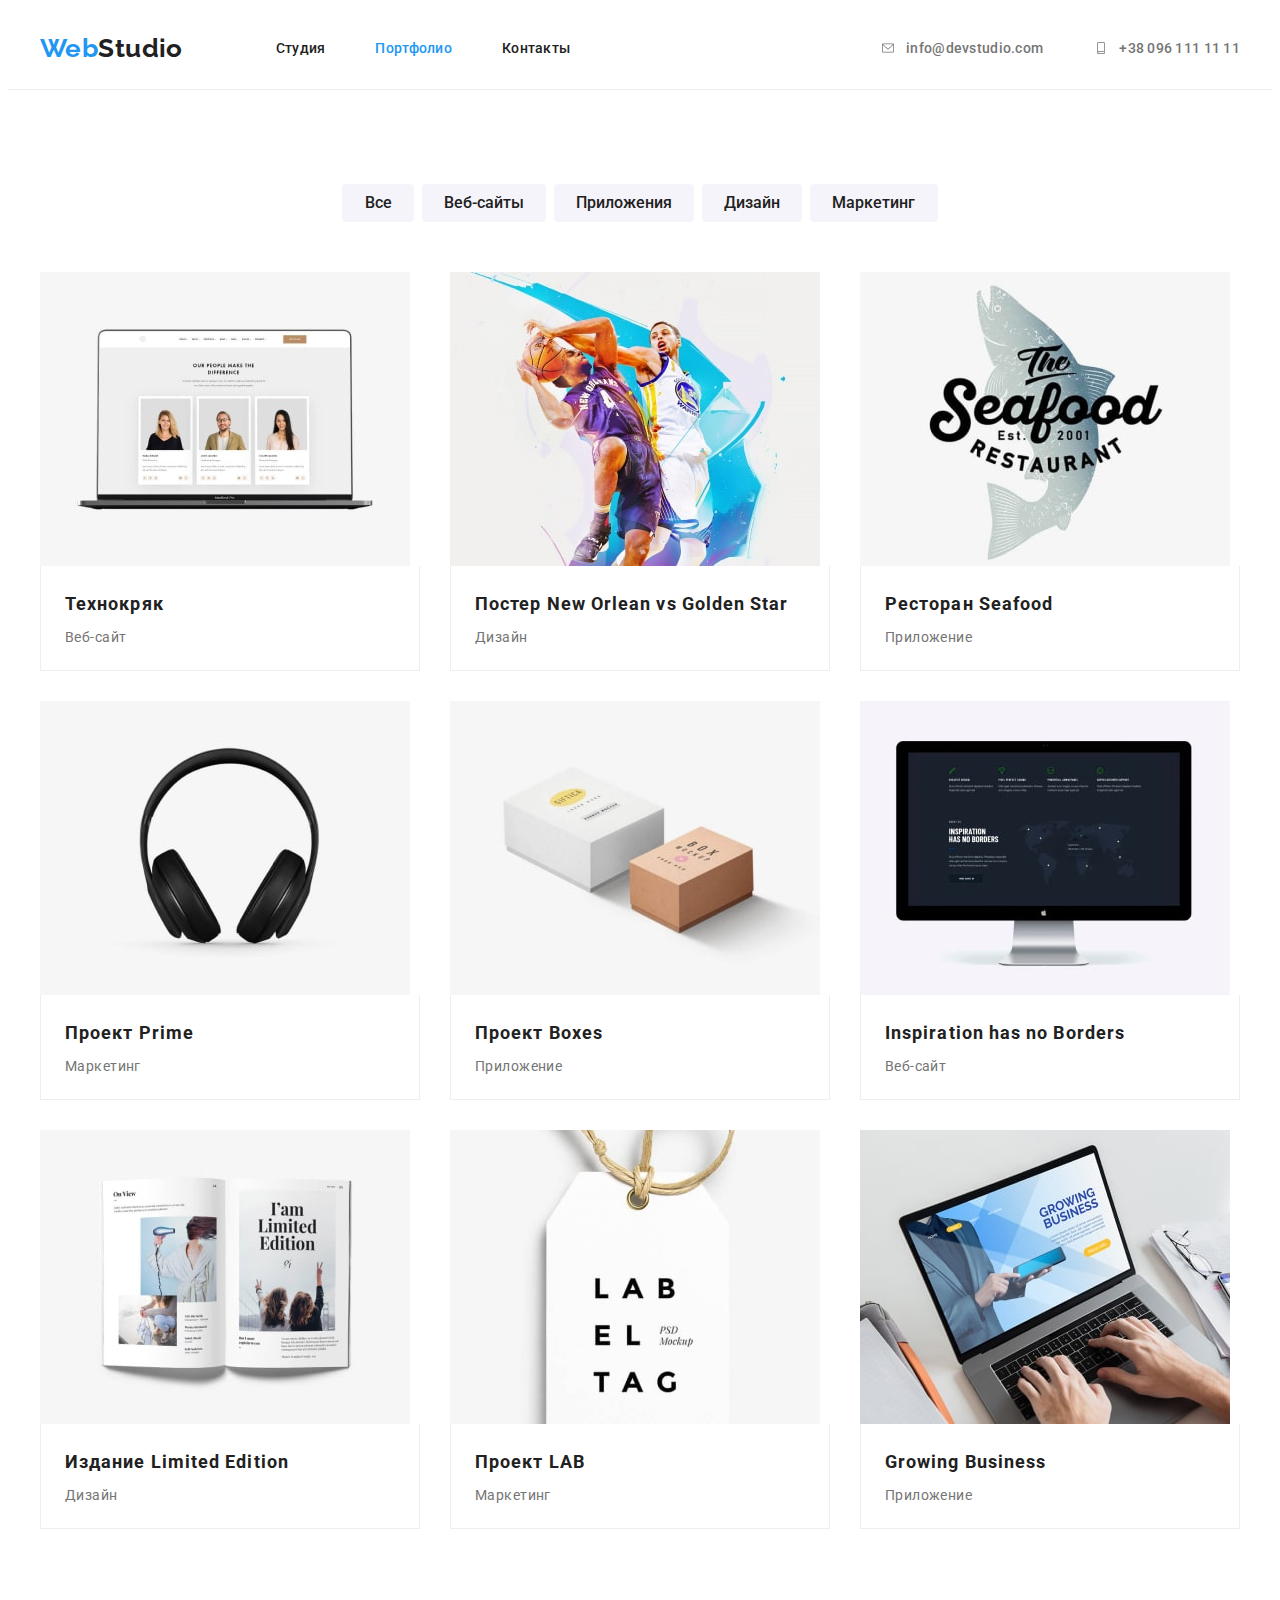
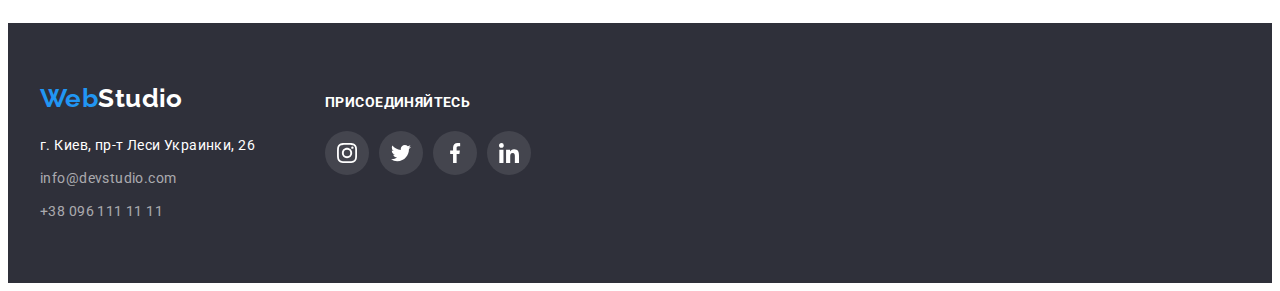
==== portfolio.html @ fdc27ed7 "Homework-5" ====
<!DOCTYPE html>
<html lang="ru">
  <head>
    <meta charset="UTF-8" />
    <meta http-equiv="X-UA-Compatible" content="IE=edge" />
    <meta name="viewport" content="width=device-width, initial-scale=1.0" />
    <title>Студия-портфолио</title>
    <link
      rel="stylesheet"
      href="https://cdnjs.cloudflare.com/ajax/libs/modern-normalize/1.1.0/modern-normalize.min.css"
      integrity="sha512-wpPYUAdjBVSE4KJnH1VR1HeZfpl1ub8YT/NKx4PuQ5NmX2tKuGu6U/JRp5y+Y8XG2tV+wKQpNHVUX03MfMFn9Q=="
      crossorigin="anonymous"
      referrerpolicy="no-referrer"
    />
    <link rel="stylesheet" href="./css/styles.css" />
    <link rel="preconnect" href="https://fonts.googleapis.com" />
    <link rel="preconnect" href="https://fonts.gstatic.com" crossorigin />
    <link
      href="https://fonts.googleapis.com/css2?family=Raleway:wght@700&family=Roboto:ital,wght@0,400;0,500;0,700;1,900&display=swap"
      rel="stylesheet"
    />
  </head>

  <body>
    <!--Head of page-->
    <!--Head of page-->
    <header class="header">
      <div class="container">
        <a class="logo" href=""
          ><span class="logo-color">Web</span><span>Studio</span></a
        >
        <nav class="nav">
          <ul class="nav-section list">
            <li class="nav-item">
              <a class="nav-links" href="./index.html">Студия</a>
            </li>
            <li class="nav-item">
              <a class="nav-links current" href="./portfolio.html">Портфолио</a>
            </li>
            <li class="nav-item"><a class="nav-links" href="">Контакты</a></li>
          </ul>
        </nav>
        <ul class="contacts list">
          <li class="contact-item">
            <a class="contact" href="mailto:info@devstudio.com">
              <svg class="contact-icon" width="16" height="12">
                <use href="./images/icons.svg#icon-envelope"></use></svg
              >info@devstudio.com</a
            >
          </li>
          <li class="contact-item">
            <a class="contact" href="tel:+380961111111"
              ><svg class="contact-icon" width="16" height="12">
                <use href="./images/icons.svg#icon-smartphone"></use></svg
              >+38 096 111 11 11</a
            >
          </li>
        </ul>
      </div>
    </header>
    <!--End of head of page-->
    <main>
      <section class="projects section">
        <div class="container">
          <ul class="list btn-list">
            <li class="btn-item">
              <button class="filter-btn" type="button">Все</button>
            </li>
            <li class="btn-item">
              <button class="filter-btn" type="button">Веб-сайты</button>
            </li>
            <li class="btn-item">
              <button class="filter-btn" type="button">Приложения</button>
            </li>
            <li class="btn-item">
              <button class="filter-btn" type="button">Дизайн</button>
            </li>
            <li class="btn-item">
              <button class="filter-btn" type="button">Маркетинг</button>
            </li>
          </ul>
          <ul class="project-list list">
            <li class="project-item">
              <a class="project-link" href="">
                <img
                  src="./images/portfolio-1.jpg"
                  alt="Веб-сатй на ноутбуке"
                  width="370"
                  height="294"
                />
                <div class="project-text">
                  <h2 class="project-name">Технокряк</h2>
                  <p class="project-type">Веб-сайт</p>
                </div>
              </a>
            </li>
            <li class="project-item">
              <a class="project-link" href="">
                <img
                  src="./images/portfolio-2.jpg"
                  alt="<Баскетболисты с мячом"
                  width="370"
                  height="294"
                />
                <div class="project-text">
                  <h2 class="project-name">Постер New Orlean vs Golden Star</h2>
                  <p class="project-type">Дизайн</p>
                </div>
              </a>
            </li>
            <li class="project-item">
              <a class="project-link" href="">
                <img
                  src="./images/portfolio-3.jpg"
                  alt="Логотип рыбного ресторана"
                  width="370"
                  height="294"
                />
                <div class="project-text">
                  <h2 class="project-name">Ресторан Seafood</h2>
                  <p class="project-type">Приложение</p>
                </div>
              </a>
            </li>
            <li class="project-item">
              <a class="project-link" href="">
                <img
                  src="./images/portfolio-4.jpg"
                  alt="Наушники"
                  width="370"
                  height="294"
                />
                <div class="project-text">
                  <h2 class="project-name">Проект Prime</h2>
                  <p class="project-type">Маркетинг</p>
                </div>
              </a>
            </li>
            <li class="project-item">
              <a class="project-link" href="">
                <img
                  src="./images/portfolio-5.jpg"
                  alt="Две коробки"
                  width="370"
                  height="294"
                />
                <div class="project-text">
                  <h2 class="project-name">Проект Boxes</h2>
                  <p class="project-type">Приложение</p>
                </div>
              </a>
            </li>
            <li class="project-item">
              <a class="project-link" href="">
                <img
                  src="./images/portfolio-6.jpg"
                  alt="Монитор компьютера"
                  width="370"
                  height="294"
                />
                <div class="project-text">
                  <h2 class="project-name">Inspiration has no Borders</h2>
                  <p class="project-type">Веб-сайт</p>
                </div>
              </a>
            </li>
            <li class="project-item">
              <a class="project-link" href="">
                <img
                  src="./images/portfolio-7.jpg"
                  alt="Разворот журнала"
                  width="370"
                  height="294"
                />
                <div class="project-text">
                  <h2 class="project-name">Издание Limited Edition</h2>
                  <p class="project-type">Дизайн</p>
                </div>
              </a>
            </li>
            <li class="project-item">
              <a class="project-link" href="">
                <img
                  src="./images/portfolio-8.jpg"
                  alt="Бирка с надписью"
                  width="370"
                  height="294"
                />
                <div class="project-text">
                  <h2 class="project-name">Проект LAB</h2>
                  <p class="project-type">Маркетинг</p>
                </div>
              </a>
            </li>
            <li class="project-item">
              <a class="project-link" href="">
                <img
                  src="./images/portfolio-9.jpg"
                  alt="Человек работает за ноутбуком"
                  width="370"
                  height="294"
                />
                <div class="project-text">
                  <h2 class="project-name">Growing Business</h2>
                  <p class="project-type">Приложение</p>
                </div>
              </a>
            </li>
          </ul>
        </div>
      </section>
    </main>
    <!--Footer-->
    <footer class="foot">
      <div class="container footer-cont">
        <div class="logo-address">
          <a class="logo foot-logo" href=""
            ><span class="logo-color">Web</span><span>Studio</span></a
          >
          <address class="addresses">
            <ul class="list">
              <li class="address-item">
                <p class="address">г. Киев, пр-т Леси Украинки, 26</p>
              </li>
              <li class="address-item">
                <a class="foot-contact" href="mailto:info@devstudio.com"
                  >info@devstudio.com</a
                >
              </li>
              <li class="address-item">
                <a class="foot-contact" href="tel:+380961111111"
                  >+38 096 111 11 11</a
                >
              </li>
            </ul>
          </address>
        </div>
        <div class="footer-social">
          <p class="footer-soc-text">присоединяйтесь</p>
          <ul class="footer-soc-list list">
            <li class="footer-soc-item">
              <a href="" class="footer-soc-link">
                <svg class="footer-soc-icon" width="20" height="20">
                  <use href="./images/icons.svg#icon-instagram"></use>
                </svg>
              </a>
            </li>
            <li class="footer-soc-item">
              <a href="" class="footer-soc-link">
                <svg class="footer-soc-icon" width="20" height="20">
                  <use href="./images/icons.svg#icon-twitter"></use>
                </svg>
              </a>
            </li>
            <li class="footer-soc-item">
              <a href="" class="footer-soc-link">
                <svg class="footer-soc-icon" width="20" height="20">
                  <use href="./images/icons.svg#icon-facebook"></use>
                </svg>
              </a>
            </li>
            <li class="footer-soc-item">
              <a href="" class="footer-soc-link">
                <svg class="footer-soc-icon" width="20" height="20">
                  <use href="./images/icons.svg#icon-linkedin"></use>
                </svg>
              </a>
            </li>
          </ul>
        </div>
      </div>
    </footer>
  </body>
</html>
---- css/styles.css ----
/* Webstudio styles sheet */
/* general styles */
:root {
  --title-color: #212121;
  --white-color: #ffffff;
  --link-color: #2196f3;
  --main-text-color: #757575;
  --icon-color: #afb1b8;
}
body {
  font-family: 'Roboto', sans-serif;
  font-weight: 400;
  font-size: 14px;
  line-height: 1.7;
  letter-spacing: 0.03em;
  background-color: var(--white-color);
  color: var(--main-text-color);
}
p,
h1,
h2,
h3,
h4,
h5,
ul {
  margin: 0;
  padding: 0;
}

img {
  display: block;
}
.container {
  width: 1200px;
  padding-left: 15px;
  padding-right: 15px;
  margin: 0 auto;
  /* outline: 1px solid tomato; */
}
.section {
  padding-top: 94px;
  padding-bottom: 94px;
}
/* header styles */
.logo {
  text-decoration: none;
  font-family: 'Raleway', 'Gill Sans', 'Gill Sans MT', Calibri, 'Trebuchet MS',
    sans-serif;
  font-weight: 700;
  font-size: 26px;
  line-height: 1.2;
  color: var(--title-color);
}
.logo-color {
  color: var(--link-color);
}
.list {
  list-style: none;
}
.header .container {
  display: flex;
  align-items: center;
}
.header {
  border-bottom: 1px solid #ececec;
}
.nav {
  margin-left: 93px;
}
.nav-section {
  display: flex;
}
.nav-section {
}
.nav-item {
  display: block;
}
.nav-item:not(:last-child) {
  margin-right: 50px;
}
.nav-links {
  display: block;
  text-decoration: none;
  font-weight: 500;
  font-size: 14px;
  line-height: 1.2;
  letter-spacing: 0.02em;
  color: var(--title-color);
  padding-top: 32px;
  padding-bottom: 32px;
}
.current {
  color: var(--link-color);
}
.nav-links:hover,
.nav-links:focus {
  color: var(--link-color);
}

.contact {
  text-decoration: none;
  font-weight: 500;
  font-size: 14px;
  line-height: 1.2;
  letter-spacing: 0.02em;
  color: var(--main-text-color);
  display: flex;
  align-items: center;
}
.contact:hover,
.contact:focus {
  color: var(--link-color);
}
.contacts {
  display: flex;
  margin-left: auto;
}

.contact-item:not(:last-child) {
  margin-right: 50px;
}
.contact-icon {
  display: block;
  margin-right: 10px;
  fill: currentColor;
}
/* main styles */
/* hero section styles */
.hero {
  max-width: 1600px;
  margin: 0 auto;
  background-color: #2f303a;
  padding-top: 200px;
  padding-bottom: 200px;
  text-align: center;
  background-image: linear-gradient(
      rgba(47, 48, 58, 0.4),
      rgba(47, 48, 58, 0.4)
    ),
    url(../images/hero-bg.jpg);
  background-position: center;
}
.hero .container {
  max-width: 696px;
}
.hero-title {
  font-weight: 900;
  font-size: 44px;
  line-height: 1.36;
  text-align: center;
  letter-spacing: 0.06em;
  text-transform: uppercase;
  color: var(--white-color);
  max-width: 696px;
  margin: auto;
  margin-bottom: 30px;
}
.hero-btn {
  font-family: 'Roboto';
  font-weight: 700;
  font-size: 16px;
  line-height: 1.88;
  text-align: center;
  padding: 10px 32px;
  letter-spacing: 0.06em;
  cursor: pointer;
  background-color: var(--link-color);
  color: var(--white-color);
  border: none;
  border-radius: 4px;
}
.hero-btn:hover,
.hero-btn:focus {
  background-color: #188ce8;
}
/* skills section styles */
.skills-list {
  display: flex;
  margin-left: -30px;
}
.skills-item {
  flex-basis: calc((100%-4 * 30px) / 4);
  margin-left: 30px;
}

.skills-title {
  font-weight: 700;
  font-size: 14px;
  line-height: 1.2;
  text-transform: uppercase;
  color: var(--title-color);
  margin-bottom: 10px;
}
.skills-card {
  display: flex;
  width: 270px;
  height: 120px;
  margin-bottom: 30px;
  border-radius: 4px;
  background-color: #f5f4fa;
  align-items: center;
  justify-content: center;
}

/* what we are doing styles */
.section-title {
  font-weight: 700;
  font-size: 36px;
  line-height: 1.2;
  text-align: center;
  color: var(--title-color);
  margin-bottom: 50px;
}
.what-doing {
  padding-top: 0;
}
.what-doing-list {
  display: flex;
  margin-left: -30px;
}
.what-doing-item {
  flex-basis: calc((100%-3 * 30px) / 3);
  margin-left: 30px;
}
/* Our team section style */
.team-section {
  background-color: #f5f4fa;
}
.name-list {
  display: flex;
  margin-left: -30px;
}
.team-item {
  flex-basis: calc((100%-4 * 30px) / 4);
  margin-left: 30px;
}
.name-title {
  font-weight: 500;
  font-size: 16px;
  line-height: 1.2;
  text-align: center;
  color: var(--title-color);

  margin-bottom: 10px;
}
.work-position {
  font-size: 16px;
  line-height: 1.2;
  text-align: center;
  margin-bottom: 16px;
}
.team-item {
  background: var(--white-color);
  box-shadow: 0px 1px 3px rgba(0, 0, 0, 0.12), 0px 1px 1px rgba(0, 0, 0, 0.14),
    0px 2px 1px rgba(0, 0, 0, 0.2);
  border-radius: 0px 0px 4px 4px;
}
.team-sub {
  padding: 30px 32px;
}
.team-soc-list {
  display: flex;
}
.team-soc-item:not(:last-child) {
  margin-right: 10px;
}
.team-soc-link {
  width: 44px;
  height: 44px;
  border-radius: 50%;
  display: flex;
  justify-content: center;
  align-items: center;
  fill: var(--icon-color);
}
.team-soc-link:hover,
.team-soc-link:focus {
  background-color: var(--link-color);
  fill: var(--white-color);
}
.team-soc-item:not(:last-child) {
  margin-right: 10px;
}

/* Our clients section STYLES */
.clients-list {
  display: flex;
}
.clients-item:not(:last-child) {
  margin-right: 30px;
}
.clients-link {
  display: flex;
  width: 170px;
  height: 92px;
  border: 1px solid var(--icon-color);
  box-sizing: border-box;
  border-radius: 4px;
  fill: var(--icon-color);
  justify-content: center;
  align-items: center;
}
.clients-link:hover,
.clients-link:focus {
  border-color: var(--link-color);
  fill: var(--link-color);
}
.clients-logo {
  display: flex;
}
/* PORTFOLIO PAGE STYLES */
.btn-list {
  display: flex;
  justify-content: center;
  margin-bottom: 50px;
}
.btn-item:not(:last-child) {
  margin-right: 8px;
}
.filter-btn {
  font-family: 'Roboto';
  border: none;
  font-weight: 500;
  font-size: 16px;
  line-height: 1.6;
  text-align: center;
  cursor: pointer;
  background-color: #f5f4fa;
  color: var(--title-color);
  padding: 6.56px 22.11px;
  border-radius: 4px;
}
.filter-btn:hover,
.filter-btn:focus,
.filter-btn:active {
  background-color: var(--link-color);
  color: var(--white-color);
  box-shadow: 0px 3px 1px rgba(0, 0, 0, 0.1), 0px 1px 2px rgba(0, 0, 0, 0.08),
    0px 2px 2px rgba(0, 0, 0, 0.12);
}
.project-list {
  display: flex;
  flex-wrap: wrap;
  margin-left: -30px;
  margin-top: -30px;
}
.project-item {
  margin-left: 30px;
  margin-top: 30px;
  flex-basis: calc(100% / 3 - 30px);
}
.project-link:hover,
.project-link:focus {
  box-shadow: 0px 1px 1px rgba(0, 0, 0, 0.12), 0px 4px 4px rgba(0, 0, 0, 0.06),
    1px 4px 6px rgba(0, 0, 0, 0.16);
}
/* .project-item:not(:nth-child(3n + 3)) {
  margin-right: 30px;
}
.project-item:not(:nth-child(n + 6)) {
  margin-bottom: 30px;
} */
.project-link {
  display: block;
  box-sizing: border-box;
  text-decoration: none;
  color: var(--main-text-color);
  /* border: 1px solid #eeeeee; */
}
.project-text {
  padding: 20px 24px;
  border-left: 1px solid #eeeeee;
  border-right: 1px solid #eeeeee;
  border-bottom: 1px solid #eeeeee;
}
.project-name {
  font-weight: 700;
  font-size: 18px;
  line-height: 2;
  letter-spacing: 0.06em;
  color: var(--title-color);
  margin-bottom: 4px;
}
/* footer styles */
.foot {
  background-color: #2f303a;
  padding-top: 60px;
  padding-bottom: 60px;
}
.foot-logo {
  display: block;
  color: var(--white-color);
  margin-bottom: 20px;
}

.address {
  font-style: normal;
  font-size: 14px;
  line-height: 1.7;
  color: var(--white-color);
}
.foot-contact {
  text-decoration: none;
  font-style: normal;
  font-size: 14px;
  line-height: 1.7px;
  color: rgba(255, 255, 255, 0.6);
}
.address-item:not(:last-child) {
  margin-bottom: 9px;
}
.foot-contact:hover,
.foot-contact:focus {
  color: var(--white-color);
}
.footer-soc-text {
  font-weight: 700;
  font-size: 14px;
  line-height: 1.2;
  text-transform: uppercase;
  color: var(--white-color);
  margin-bottom: 20px;
}
.footer-soc-list {
  display: flex;
}
.footer-soc-item:not(:last-child) {
  margin-right: 10px;
}
.footer-soc-link {
  width: 44px;
  height: 44px;
  border-radius: 50%;
  display: flex;
  justify-content: center;
  align-items: center;
  fill: var(--white-color);
  background-color: rgba(255, 255, 255, 0.1);
}
.footer-soc-link:hover,
.footer-soc-link:focus {
  background-color: var(--link-color);
}
.footer-soc-item:not(:last-child) {
  margin-right: 10px;
}
.footer-cont {
  display: flex;
  align-items: baseline;
}
.footer-social {
  margin-left: 70px;
}
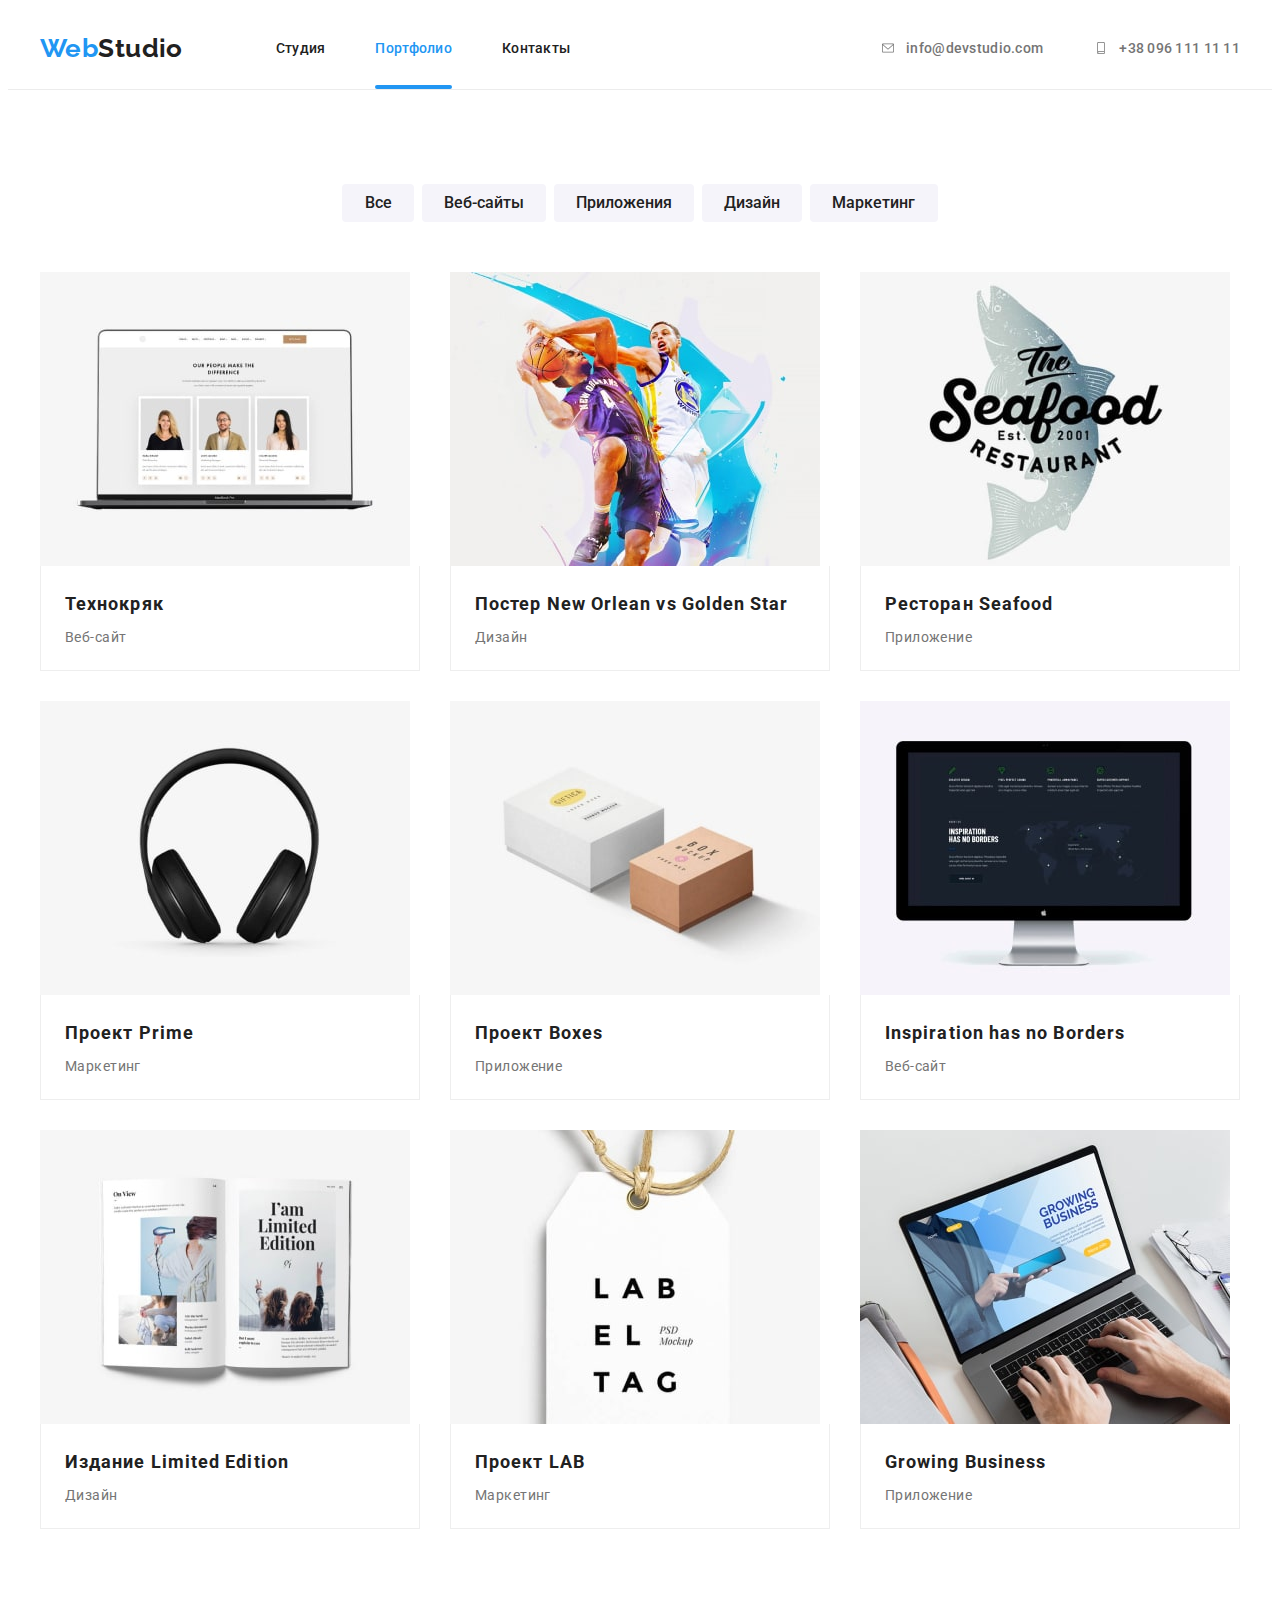
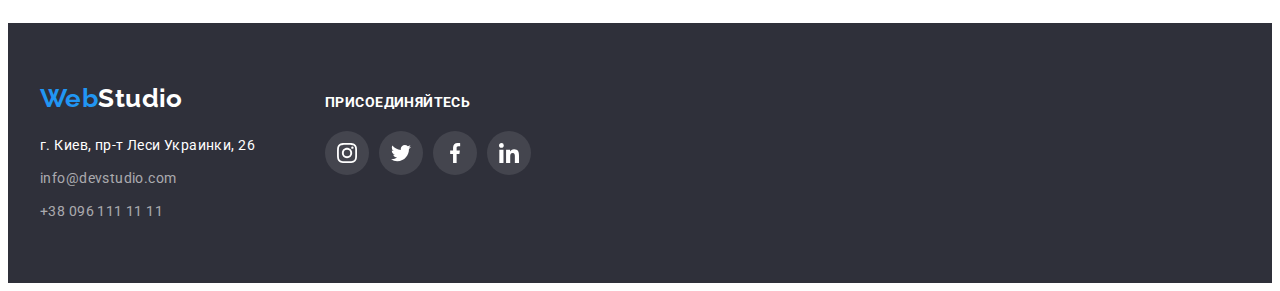
==== commit b9da2c0b: "homework-5 without modal" ====
--- a/portfolio.html
+++ b/portfolio.html
@@ -82,12 +82,19 @@
           <ul class="project-list list">
             <li class="project-item">
               <a class="project-link" href="">
-                <img
-                  src="./images/portfolio-1.jpg"
-                  alt="Веб-сатй на ноутбуке"
-                  width="370"
-                  height="294"
-                />
+                <div class="img-wrap">
+                  <img
+                    src="./images/portfolio-1.jpg"
+                    alt="Веб-сатй на ноутбуке"
+                    width="370"
+                    height="294"
+                  />
+                  <p class="project-link-text">
+                    Ресурс предлагает комплексные предложения с разным уровнем
+                    функционала и сервисов. Все это позволит посетителю получить
+                    исчерпывающие сведения о компании или частном лице.
+                  </p>
+                </div>
                 <div class="project-text">
                   <h2 class="project-name">Технокряк</h2>
                   <p class="project-type">Веб-сайт</p>
@@ -96,12 +103,19 @@
             </li>
             <li class="project-item">
               <a class="project-link" href="">
-                <img
-                  src="./images/portfolio-2.jpg"
-                  alt="<Баскетболисты с мячом"
-                  width="370"
-                  height="294"
-                />
+                <div class="img-wrap">
+                  <img
+                    src="./images/portfolio-2.jpg"
+                    alt="<Баскетболисты с мячом"
+                    width="370"
+                    height="294"
+                  />
+                  <p class="project-link-text">
+                    Ресурс предлагает комплексные предложения с разным уровнем
+                    функционала и сервисов. Все это позволит посетителю получить
+                    исчерпывающие сведения о компании или частном лице.
+                  </p>
+                </div>
                 <div class="project-text">
                   <h2 class="project-name">Постер New Orlean vs Golden Star</h2>
                   <p class="project-type">Дизайн</p>
@@ -110,12 +124,19 @@
             </li>
             <li class="project-item">
               <a class="project-link" href="">
-                <img
-                  src="./images/portfolio-3.jpg"
-                  alt="Логотип рыбного ресторана"
-                  width="370"
-                  height="294"
-                />
+                <div class="img-wrap">
+                  <img
+                    src="./images/portfolio-3.jpg"
+                    alt="Логотип рыбного ресторана"
+                    width="370"
+                    height="294"
+                  />
+                  <p class="project-link-text">
+                    Ресурс предлагает комплексные предложения с разным уровнем
+                    функционала и сервисов. Все это позволит посетителю получить
+                    исчерпывающие сведения о компании или частном лице.
+                  </p>
+                </div>
                 <div class="project-text">
                   <h2 class="project-name">Ресторан Seafood</h2>
                   <p class="project-type">Приложение</p>
@@ -124,12 +145,19 @@
             </li>
             <li class="project-item">
               <a class="project-link" href="">
-                <img
-                  src="./images/portfolio-4.jpg"
-                  alt="Наушники"
-                  width="370"
-                  height="294"
-                />
+                <div class="img-wrap">
+                  <img
+                    src="./images/portfolio-4.jpg"
+                    alt="Наушники"
+                    width="370"
+                    height="294"
+                  />
+                  <p class="project-link-text">
+                    Ресурс предлагает комплексные предложения с разным уровнем
+                    функционала и сервисов. Все это позволит посетителю получить
+                    исчерпывающие сведения о компании или частном лице.
+                  </p>
+                </div>
                 <div class="project-text">
                   <h2 class="project-name">Проект Prime</h2>
                   <p class="project-type">Маркетинг</p>
@@ -138,12 +166,19 @@
             </li>
             <li class="project-item">
               <a class="project-link" href="">
-                <img
-                  src="./images/portfolio-5.jpg"
-                  alt="Две коробки"
-                  width="370"
-                  height="294"
-                />
+                <div class="img-wrap">
+                  <img
+                    src="./images/portfolio-5.jpg"
+                    alt="Две коробки"
+                    width="370"
+                    height="294"
+                  />
+                  <p class="project-link-text">
+                    Ресурс предлагает комплексные предложения с разным уровнем
+                    функционала и сервисов. Все это позволит посетителю получить
+                    исчерпывающие сведения о компании или частном лице.
+                  </p>
+                </div>
                 <div class="project-text">
                   <h2 class="project-name">Проект Boxes</h2>
                   <p class="project-type">Приложение</p>
@@ -152,12 +187,19 @@
             </li>
             <li class="project-item">
               <a class="project-link" href="">
-                <img
-                  src="./images/portfolio-6.jpg"
-                  alt="Монитор компьютера"
-                  width="370"
-                  height="294"
-                />
+                <div class="img-wrap">
+                  <img
+                    src="./images/portfolio-6.jpg"
+                    alt="Монитор компьютера"
+                    width="370"
+                    height="294"
+                  />
+                  <p class="project-link-text">
+                    Ресурс предлагает комплексные предложения с разным уровнем
+                    функционала и сервисов. Все это позволит посетителю получить
+                    исчерпывающие сведения о компании или частном лице.
+                  </p>
+                </div>
                 <div class="project-text">
                   <h2 class="project-name">Inspiration has no Borders</h2>
                   <p class="project-type">Веб-сайт</p>
@@ -166,12 +208,19 @@
             </li>
             <li class="project-item">
               <a class="project-link" href="">
-                <img
-                  src="./images/portfolio-7.jpg"
-                  alt="Разворот журнала"
-                  width="370"
-                  height="294"
-                />
+                <div class="img-wrap">
+                  <img
+                    src="./images/portfolio-7.jpg"
+                    alt="Разворот журнала"
+                    width="370"
+                    height="294"
+                  />
+                  <p class="project-link-text">
+                    Ресурс предлагает комплексные предложения с разным уровнем
+                    функционала и сервисов. Все это позволит посетителю получить
+                    исчерпывающие сведения о компании или частном лице.
+                  </p>
+                </div>
                 <div class="project-text">
                   <h2 class="project-name">Издание Limited Edition</h2>
                   <p class="project-type">Дизайн</p>
@@ -180,12 +229,19 @@
             </li>
             <li class="project-item">
               <a class="project-link" href="">
-                <img
-                  src="./images/portfolio-8.jpg"
-                  alt="Бирка с надписью"
-                  width="370"
-                  height="294"
-                />
+                <div class="img-wrap">
+                  <img
+                    src="./images/portfolio-8.jpg"
+                    alt="Бирка с надписью"
+                    width="370"
+                    height="294"
+                  />
+                  <p class="project-link-text">
+                    Ресурс предлагает комплексные предложения с разным уровнем
+                    функционала и сервисов. Все это позволит посетителю получить
+                    исчерпывающие сведения о компании или частном лице.
+                  </p>
+                </div>
                 <div class="project-text">
                   <h2 class="project-name">Проект LAB</h2>
                   <p class="project-type">Маркетинг</p>
@@ -194,12 +250,19 @@
             </li>
             <li class="project-item">
               <a class="project-link" href="">
-                <img
-                  src="./images/portfolio-9.jpg"
-                  alt="Человек работает за ноутбуком"
-                  width="370"
-                  height="294"
-                />
+                <div class="img-wrap">
+                  <img
+                    src="./images/portfolio-9.jpg"
+                    alt="Человек работает за ноутбуком"
+                    width="370"
+                    height="294"
+                  />
+                  <p class="project-link-text">
+                    Ресурс предлагает комплексные предложения с разным уровнем
+                    функционала и сервисов. Все это позволит посетителю получить
+                    исчерпывающие сведения о компании или частном лице.
+                  </p>
+                </div>
                 <div class="project-text">
                   <h2 class="project-name">Growing Business</h2>
                   <p class="project-type">Приложение</p>
--- a/css/styles.css
+++ b/css/styles.css
@@ -6,6 +6,7 @@
   --link-color: #2196f3;
   --main-text-color: #757575;
   --icon-color: #afb1b8;
+  --trans-time: 250ms cubic-bezier(0.4, 0, 0.2, 1);
 }
 body {
   font-family: 'Roboto', sans-serif;
@@ -88,9 +89,22 @@
   color: var(--title-color);
   padding-top: 32px;
   padding-bottom: 32px;
+  transition: color var(--trans-time);
 }
 .current {
   color: var(--link-color);
+  position: relative;
+}
+.current::after {
+  content: '';
+  display: block;
+  width: 100%;
+  height: 4px;
+  background: var(--link-color);
+  border-radius: 2px;
+  position: absolute;
+  left: 0;
+  bottom: 0;
 }
 .nav-links:hover,
 .nav-links:focus {
@@ -106,6 +120,7 @@
   color: var(--main-text-color);
   display: flex;
   align-items: center;
+  transition: color var(--trans-time);
 }
 .contact:hover,
 .contact:focus {
@@ -168,6 +183,7 @@
   color: var(--white-color);
   border: none;
   border-radius: 4px;
+  transition: background-color var(--trans-time);
 }
 .hero-btn:hover,
 .hero-btn:focus {
@@ -222,6 +238,26 @@
   flex-basis: calc((100%-3 * 30px) / 3);
   margin-left: 30px;
 }
+.img-wrap {
+  position: relative;
+  overflow: hidden;
+}
+.what-doing-text {
+  display: block;
+  position: absolute;
+  left: 0;
+  bottom: 0;
+  width: 370px;
+  height: 70px;
+  padding: 27px 82px;
+  text-align: center;
+  text-transform: uppercase;
+  font-weight: 700;
+  font-size: 14px;
+  line-height: 1.15;
+  color: var(--white-color);
+  background-color: rgba(47, 48, 58, 0.8);
+}
 /* Our team section style */
 .team-section {
   background-color: #f5f4fa;
@@ -272,6 +308,7 @@
   justify-content: center;
   align-items: center;
   fill: var(--icon-color);
+  transition: background-color var(--trans-time), fill var(--trans-time);
 }
 .team-soc-link:hover,
 .team-soc-link:focus {
@@ -299,6 +336,7 @@
   fill: var(--icon-color);
   justify-content: center;
   align-items: center;
+  transition: background-color var(--trans-time), fill var(--trans-time);
 }
 .clients-link:hover,
 .clients-link:focus {
@@ -329,6 +367,8 @@
   color: var(--title-color);
   padding: 6.56px 22.11px;
   border-radius: 4px;
+  transition: background-color var(--trans-time), color var(--trans-time),
+    box-shadow var(--trans-time);
 }
 .filter-btn:hover,
 .filter-btn:focus,
@@ -365,6 +405,7 @@
   box-sizing: border-box;
   text-decoration: none;
   color: var(--main-text-color);
+  transition: box-shadow var(--trans-time);
   /* border: 1px solid #eeeeee; */
 }
 .project-text {
@@ -381,6 +422,25 @@
   color: var(--title-color);
   margin-bottom: 4px;
 }
+.project-link-text {
+  display: block;
+  position: absolute;
+  /* left: 0;
+  bottom: 0; */
+  width: 370px;
+  height: 294px;
+  padding: 63px 24px;
+  font-size: 18px;
+  line-height: 1.56;
+  color: var(--white-color);
+  background-color: rgba(33, 150, 243, 0.9);
+  transition: transform var(--trans-time);
+}
+
+.project-link:hover .project-link-text,
+.project-link:focus .project-link-text {
+  transform: translateY(-100%);
+}
 /* footer styles */
 .foot {
   background-color: #2f303a;
@@ -405,6 +465,7 @@
   font-size: 14px;
   line-height: 1.7px;
   color: rgba(255, 255, 255, 0.6);
+  transition: color var(--trans-time);
 }
 .address-item:not(:last-child) {
   margin-bottom: 9px;
@@ -436,6 +497,7 @@
   align-items: center;
   fill: var(--white-color);
   background-color: rgba(255, 255, 255, 0.1);
+  transition: background-color var(--trans-time);
 }
 .footer-soc-link:hover,
 .footer-soc-link:focus {
